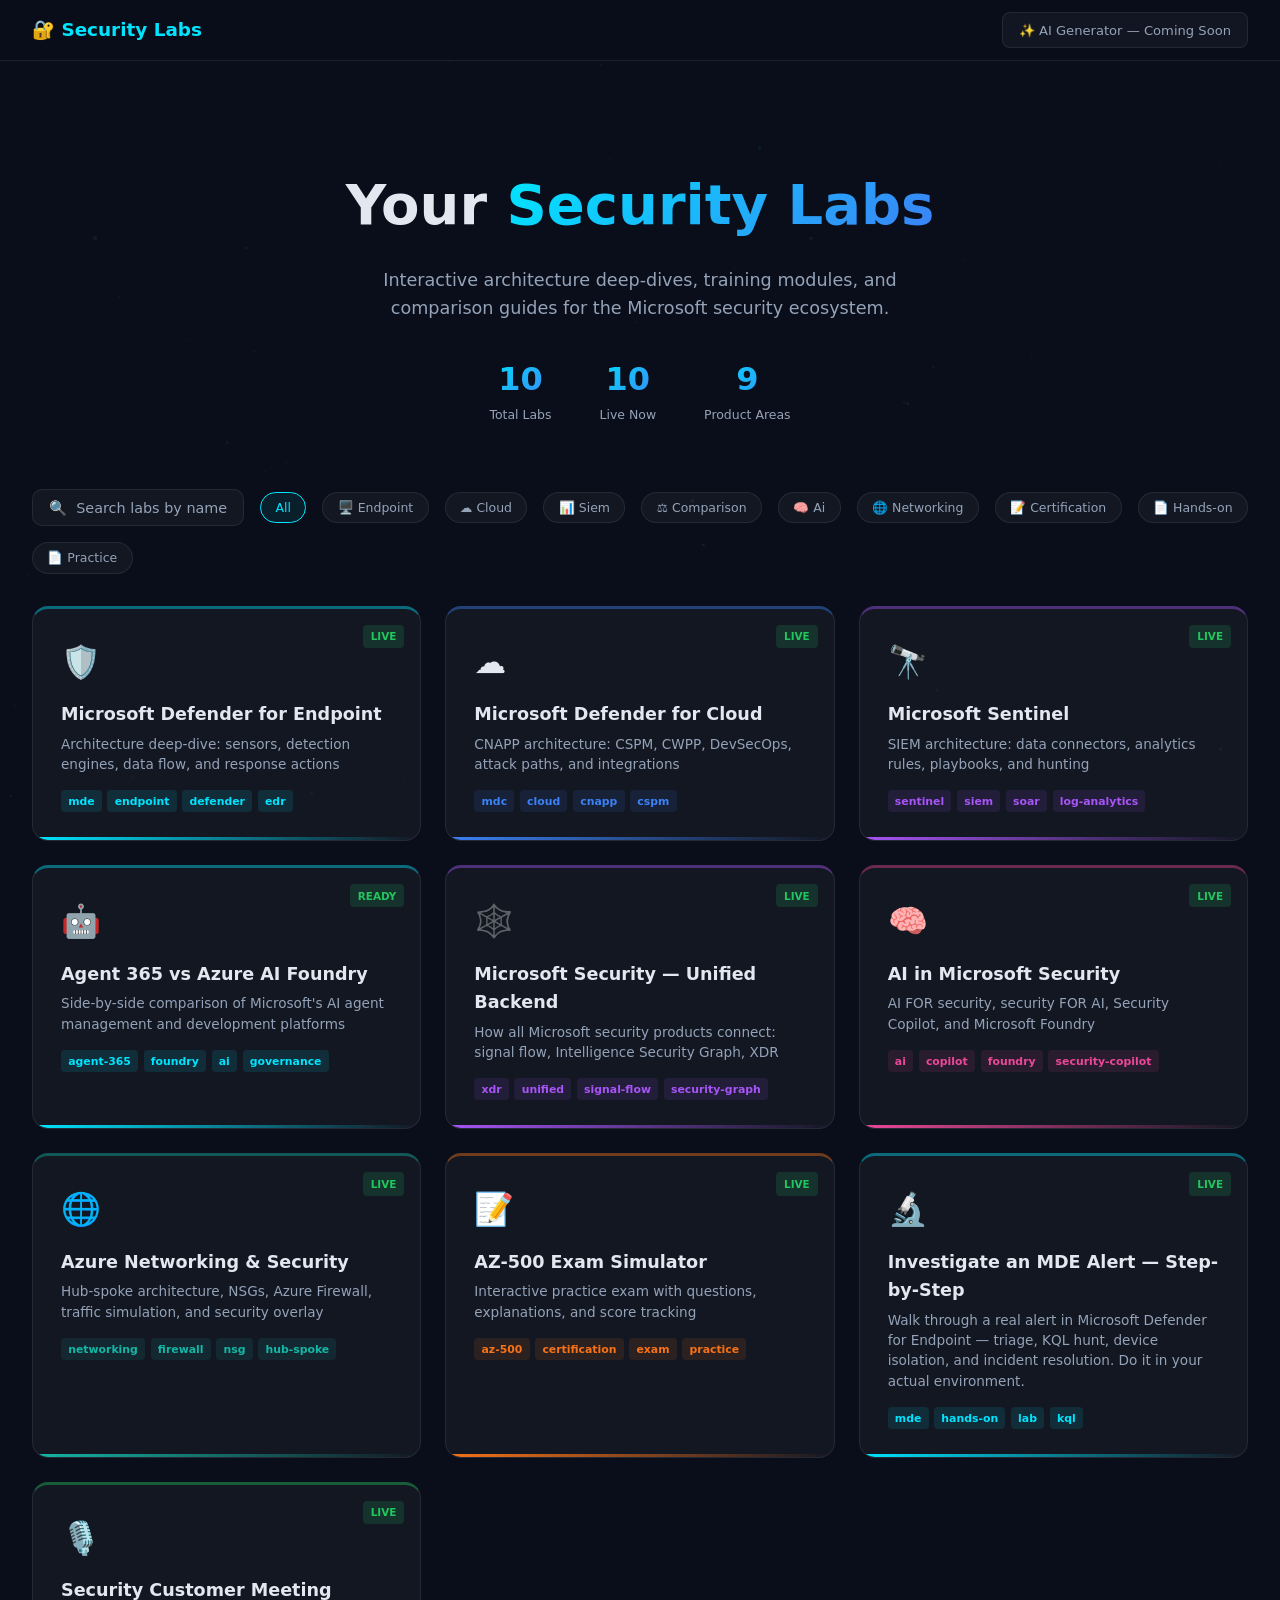
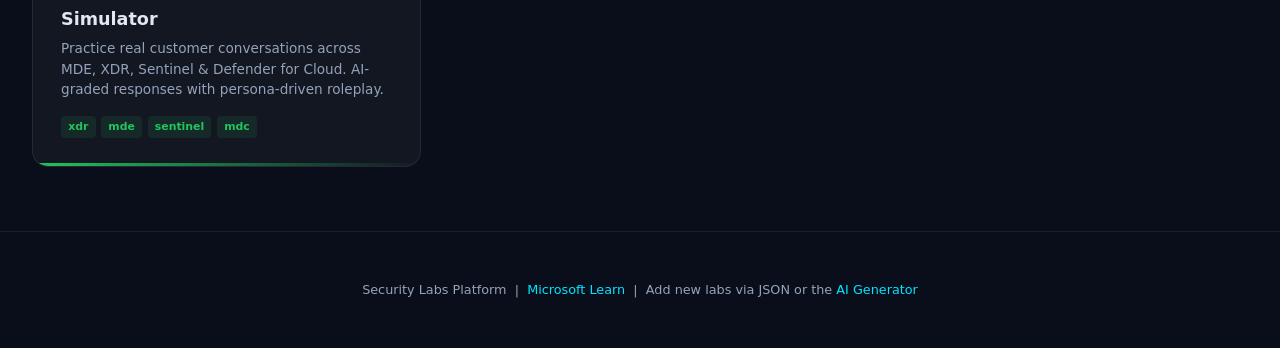
==== index.html @ a8f0d3ee "Add hands-on step-by-step lab + update AI Generator preview - New lab: Investigate an MDE Alert (6 s" ====
<!DOCTYPE html>
<html lang="en">
<head>
<meta charset="UTF-8">
<meta name="viewport" content="width=device-width, initial-scale=1.0">
<title>Security Labs Platform</title>
<style>
*,*::before,*::after{box-sizing:border-box;margin:0;padding:0}
:root{--bg:#0a0e1a;--bg2:#111827;--cyan:#00e5ff;--blue:#3b82f6;--purple:#a855f7;--green:#22c55e;--red:#ef4444;--orange:#f97316;--pink:#ec4899;--teal:#14b8a6;--yellow:#eab308;--text:#e2e8f0;--text-dim:#94a3b8;--glass:rgba(255,255,255,.04);--border:rgba(255,255,255,.08)}
html{scroll-behavior:smooth}
body{background:var(--bg);color:var(--text);font-family:'Segoe UI',system-ui,sans-serif;line-height:1.6;min-height:100vh}
::-webkit-scrollbar{width:6px}::-webkit-scrollbar-track{background:var(--bg)}::-webkit-scrollbar-thumb{background:rgba(0,229,255,.3);border-radius:3px}

/* NAV */
nav{position:fixed;top:0;left:0;right:0;z-index:100;background:rgba(10,14,26,.92);backdrop-filter:blur(20px);border-bottom:1px solid var(--border);padding:0 2rem}
.nav-inner{max-width:1400px;margin:0 auto;display:flex;align-items:center;gap:2rem;height:60px}
.logo{font-size:1.15rem;font-weight:700;color:var(--cyan);display:flex;align-items:center;gap:.5rem}
.nav-right{display:flex;gap:.5rem;margin-left:auto}
.nav-btn{padding:.4rem 1rem;border-radius:8px;border:1px solid var(--border);background:var(--glass);color:var(--text-dim);font-size:.82rem;cursor:pointer;transition:all .2s;font-family:inherit;text-decoration:none}
.nav-btn:hover{border-color:var(--cyan);color:var(--cyan)}

/* HERO */
.hero{padding:10rem 2rem 4rem;text-align:center}
.hero h1{font-size:clamp(2rem,5vw,3.5rem);font-weight:800;margin-bottom:1rem}
.hero h1 .accent{background:linear-gradient(135deg,var(--cyan),var(--blue));-webkit-background-clip:text;-webkit-text-fill-color:transparent}
.hero p{font-size:1.1rem;color:var(--text-dim);max-width:600px;margin:0 auto 2rem}
.hero-stats{display:flex;justify-content:center;gap:3rem;flex-wrap:wrap}
.hero-stat{text-align:center}
.hero-stat .val{font-size:2rem;font-weight:800;background:linear-gradient(135deg,var(--cyan),var(--blue));-webkit-background-clip:text;-webkit-text-fill-color:transparent}
.hero-stat .lbl{font-size:.78rem;color:var(--text-dim)}

/* SEARCH & FILTER */
.toolbar{max-width:1300px;margin:0 auto 2rem;padding:0 2rem;display:flex;gap:1rem;flex-wrap:wrap;align-items:center}
.search-box{flex:1;min-width:200px;padding:.6rem 1rem;border-radius:10px;border:1px solid var(--border);background:var(--glass);color:var(--text);font-size:.9rem;font-family:inherit;outline:none;transition:border-color .2s}
.search-box:focus{border-color:var(--cyan)}
.search-box::placeholder{color:var(--text-dim)}
.filter-btn{padding:.45rem .9rem;border-radius:99px;border:1px solid var(--border);background:var(--glass);color:var(--text-dim);font-size:.78rem;cursor:pointer;transition:all .2s;font-family:inherit}
.filter-btn:hover,.filter-btn.active{border-color:var(--cyan);color:var(--cyan);background:rgba(0,229,255,.08)}

/* LAB CARDS */
.labs-grid{max-width:1300px;margin:0 auto;padding:0 2rem 4rem;display:grid;grid-template-columns:repeat(auto-fill,minmax(320px,1fr));gap:1.5rem}
.lab-card{background:var(--glass);border:1px solid var(--border);border-radius:16px;padding:1.75rem;transition:all .3s;cursor:pointer;position:relative;overflow:hidden;text-decoration:none;color:var(--text);display:block}
.lab-card:hover{transform:translateY(-4px);box-shadow:0 12px 40px rgba(0,229,255,.06)}
.lab-card .lc-icon{font-size:2rem;margin-bottom:.75rem}
.lab-card .lc-title{font-size:1.1rem;font-weight:700;margin-bottom:.35rem}
.lab-card .lc-desc{font-size:.85rem;color:var(--text-dim);margin-bottom:1rem;line-height:1.5}
.lab-card .lc-tags{display:flex;gap:.35rem;flex-wrap:wrap}
.lab-card .lc-tag{padding:.15rem .45rem;border-radius:4px;font-size:.68rem;font-weight:600}
.lab-card .lc-status{position:absolute;top:1rem;right:1rem;padding:.2rem .5rem;border-radius:4px;font-size:.65rem;font-weight:700;text-transform:uppercase}
.lab-card .lc-status.ready{background:rgba(34,197,94,.15);color:var(--green)}
.lab-card .lc-status.migrate{background:rgba(34,197,94,.15);color:var(--green)}
.lab-card .lc-status.draft{background:rgba(148,163,184,.15);color:var(--text-dim)}
.lab-card .lc-border{position:absolute;bottom:0;left:0;right:0;height:3px}

/* EMPTY STATE */
.empty-state{text-align:center;padding:4rem 2rem;color:var(--text-dim)}
.empty-state .emoji{font-size:3rem;margin-bottom:1rem}

/* PARTICLES */
#particles-canvas{position:fixed;top:0;left:0;width:100%;height:100%;pointer-events:none;z-index:0;opacity:.25}

footer{text-align:center;padding:3rem 2rem;border-top:1px solid var(--border);font-size:.8rem;color:var(--text-dim);position:relative;z-index:1}
footer a{color:var(--cyan);text-decoration:none}

/* ANIMATIONS */
@keyframes fadeUp{from{opacity:0;transform:translateY(20px)}to{opacity:1;transform:translateY(0)}}
.lab-card{animation:fadeUp .5s ease forwards;opacity:0}
</style>
</head>
<body>

<canvas id="particles-canvas"></canvas>

<nav>
<div class="nav-inner">
  <div class="logo">🔐 Security Labs</div>
  <div class="nav-right">
    <a href="admin/index.html" class="nav-btn">✨ AI Generator — Coming Soon</a>
  </div>
</div>
</nav>

<div class="hero">
  <h1>Your <span class="accent">Security Labs</span></h1>
  <p>Interactive architecture deep-dives, training modules, and comparison guides for the Microsoft security ecosystem.</p>
  <div class="hero-stats">
    <div class="hero-stat"><div class="val" id="stat-total">—</div><div class="lbl">Total Labs</div></div>
    <div class="hero-stat"><div class="val" id="stat-ready">—</div><div class="lbl">Live Now</div></div>
    <div class="hero-stat"><div class="val" id="stat-categories">—</div><div class="lbl">Product Areas</div></div>
  </div>
</div>

<div class="toolbar" id="toolbar">
  <input type="text" class="search-box" id="search" placeholder="🔍  Search labs by name, tag, or description...">
</div>

<div class="labs-grid" id="labs-grid"></div>

<div class="empty-state" id="empty-state" style="display:none">
  <div class="emoji">🔍</div>
  <p>No labs match your search. Try a different keyword.</p>
</div>

<footer>
  <p>Security Labs Platform &nbsp;|&nbsp; <a href="https://learn.microsoft.com" target="_blank">Microsoft Learn</a> &nbsp;|&nbsp; Add new labs via JSON or the <a href="admin/index.html">AI Generator</a></p>
</footer>

<script>
const categoryColors = {
  endpoint: '#00e5ff', cloud: '#3b82f6', identity: '#eab308',
  siem: '#a855f7', ai: '#ec4899', networking: '#14b8a6',
  comparison: '#00e5ff', certification: '#f97316', practice: '#22c55e',
  'hands-on': '#00e5ff'
};
const categoryIcons = {
  endpoint: '🖥️', cloud: '☁️', identity: '🔑', siem: '📊',
  ai: '🧠', networking: '🌐', comparison: '⚖️', certification: '📝'
};

let allLabs = [];

async function init() {
  try {
    const resp = await fetch('manifest.json');
    const data = await resp.json();
    allLabs = data.labs || [];
  } catch(e) {
    console.error('Failed to load manifest:', e);
    allLabs = [];
  }

  // Stats — total, live (migrate + ready), product areas
  document.getElementById('stat-total').textContent = allLabs.length;
  document.getElementById('stat-ready').textContent = allLabs.filter(l => l.status === 'ready' || l.status === 'migrate').length;
  const cats = new Set(allLabs.map(l => l.category));
  document.getElementById('stat-categories').textContent = cats.size;

  // Filter buttons
  const toolbar = document.getElementById('toolbar');
  const allBtn = document.createElement('button');
  allBtn.className = 'filter-btn active';
  allBtn.textContent = 'All';
  allBtn.dataset.cat = 'all';
  toolbar.appendChild(allBtn);

  cats.forEach(cat => {
    const btn = document.createElement('button');
    btn.className = 'filter-btn';
    btn.textContent = `${categoryIcons[cat] || '📄'} ${cat.charAt(0).toUpperCase() + cat.slice(1)}`;
    btn.dataset.cat = cat;
    toolbar.appendChild(btn);
  });

  // Events
  toolbar.querySelectorAll('.filter-btn').forEach(btn => {
    btn.addEventListener('click', () => {
      toolbar.querySelectorAll('.filter-btn').forEach(b => b.classList.remove('active'));
      btn.classList.add('active');
      renderLabs(btn.dataset.cat, document.getElementById('search').value);
    });
  });

  document.getElementById('search').addEventListener('input', e => {
    const activeCat = toolbar.querySelector('.filter-btn.active')?.dataset.cat || 'all';
    renderLabs(activeCat, e.target.value);
  });

  renderLabs('all', '');
}

function renderLabs(category, search) {
  const grid = document.getElementById('labs-grid');
  const empty = document.getElementById('empty-state');
  const query = search.toLowerCase().trim();

  let filtered = allLabs;
  if (category !== 'all') filtered = filtered.filter(l => l.category === category);
  if (query) filtered = filtered.filter(l =>
    l.title.toLowerCase().includes(query) ||
    l.description.toLowerCase().includes(query) ||
    (l.tags || []).some(t => t.includes(query))
  );

  if (filtered.length === 0) {
    grid.innerHTML = '';
    empty.style.display = 'block';
    return;
  }

  empty.style.display = 'none';
  grid.innerHTML = filtered.map((lab, i) => {
    const color = lab.color || categoryColors[lab.category] || '#00e5ff';
    const statusClass = lab.status || 'draft';
    const statusLabel = { ready: 'Ready', migrate: 'Live', draft: 'Coming Soon' }[statusClass] || statusClass;

    // Determine link — ready labs go to template engine, migrate labs go to original HTML
    let href;
    if (statusClass === 'ready') {
      href = `engine/template.html?lab=${lab.id}`;
    } else {
      // Link to original standalone HTML if it exists
      const folderMap = {
        mde: 'labs/mde/index.html',
        mdc: 'labs/mdc/index.html',
        sentinel: 'labs/sentinel/index.html',
        'unified-security': 'labs/unified-security/index.html',
        'ai-security': 'labs/ai-security/index.html',
        'az500-simulator': 'labs/az500-simulator/index.html',
        'azure-networking': 'labs/azure-networking/index.html',
        'meeting-sim': 'labs/meeting-sim/index.html'
      };
      href = folderMap[lab.id] || '#';
    }

    const tagsHtml = (lab.tags || []).slice(0, 4).map(t =>
      `<span class="lc-tag" style="background:${hexToRgba(color, 0.1)};color:${color}">${t}</span>`
    ).join('');

    return `
    <a href="${href}" class="lab-card" style="animation-delay:${i * 0.08}s;border-top:3px solid ${hexToRgba(color, 0.4)}">
      <div class="lc-status ${statusClass}">${statusLabel}</div>
      <div class="lc-icon">${lab.icon || '📄'}</div>
      <div class="lc-title">${lab.title}</div>
      <div class="lc-desc">${lab.description}</div>
      <div class="lc-tags">${tagsHtml}</div>
      <div class="lc-border" style="background:linear-gradient(90deg,${color},transparent)"></div>
    </a>`;
  }).join('');
}

function hexToRgba(hex, alpha) {
  hex = hex.replace('#', '');
  if (hex.length === 3) hex = hex.split('').map(c => c + c).join('');
  const r = parseInt(hex.substring(0, 2), 16);
  const g = parseInt(hex.substring(2, 4), 16);
  const b = parseInt(hex.substring(4, 6), 16);
  return `rgba(${r},${g},${b},${alpha})`;
}

// Particles
const canvas = document.getElementById('particles-canvas');
const ctx = canvas.getContext('2d');
let particles = [];
function resize() { canvas.width = window.innerWidth; canvas.height = window.innerHeight; }
window.addEventListener('resize', resize); resize();
class P {
  constructor() { this.reset(); }
  reset() {
    this.x = Math.random() * canvas.width; this.y = Math.random() * canvas.height;
    this.vx = (Math.random() - .5) * .3; this.vy = (Math.random() - .5) * .3;
    this.size = Math.random() * 1.5 + .5;
    this.color = ['#00e5ff', '#3b82f6', '#a855f7', '#22c55e'][Math.floor(Math.random() * 4)];
    this.alpha = Math.random() * .4 + .1;
  }
  update() { this.x += this.vx; this.y += this.vy; if (this.x < 0 || this.x > canvas.width) this.vx *= -1; if (this.y < 0 || this.y > canvas.height) this.vy *= -1; }
  draw() { ctx.beginPath(); ctx.arc(this.x, this.y, this.size, 0, Math.PI * 2); ctx.fillStyle = hexToRgba(this.color, this.alpha); ctx.fill(); }
}
for (let i = 0; i < 50; i++) particles.push(new P());
(function animate() {
  ctx.clearRect(0, 0, canvas.width, canvas.height);
  particles.forEach(p => { p.update(); p.draw(); });
  for (let i = 0; i < particles.length; i++) for (let j = i + 1; j < particles.length; j++) {
    const dx = particles[i].x - particles[j].x, dy = particles[i].y - particles[j].y;
    const dist = Math.sqrt(dx * dx + dy * dy);
    if (dist < 100) { ctx.beginPath(); ctx.moveTo(particles[i].x, particles[i].y); ctx.lineTo(particles[j].x, particles[j].y); ctx.strokeStyle = hexToRgba('#00e5ff', (1 - dist / 100) * .06); ctx.stroke(); }
  }
  requestAnimationFrame(animate);
})();

init();
</script>
</body>
</html>
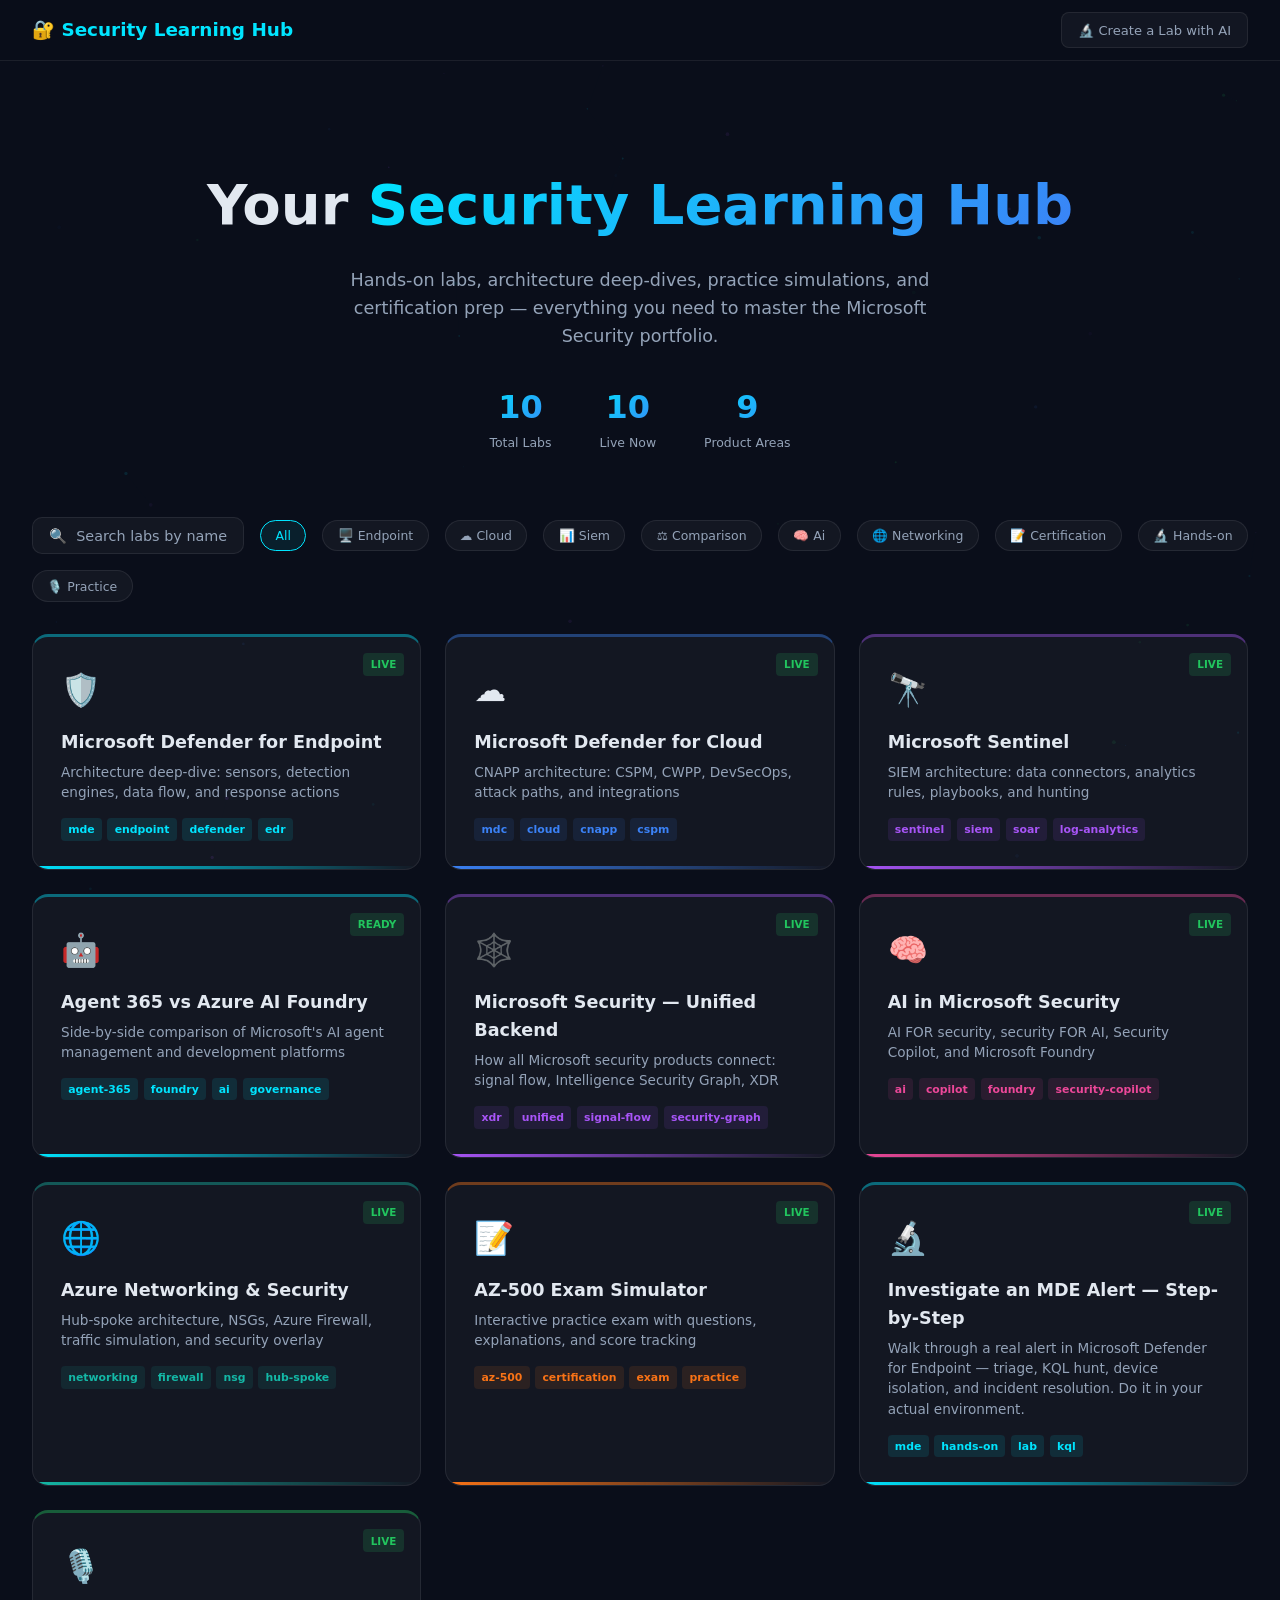
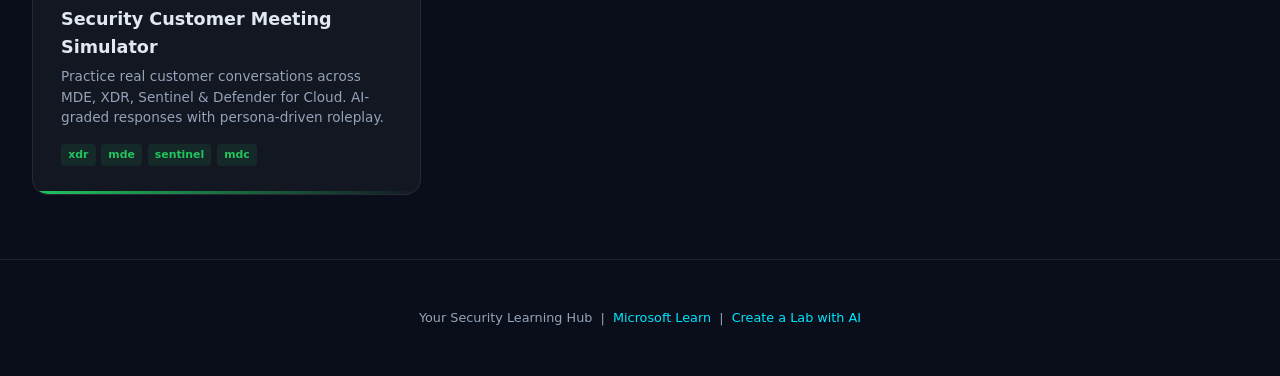
==== commit 05d96b11: "Rebrand to 'Your Security Learning Hub' + fix Hands On filter - Rename portal title, logo, hero, foo" ====
--- a/index.html
+++ b/index.html
@@ -3,7 +3,7 @@
 <head>
 <meta charset="UTF-8">
 <meta name="viewport" content="width=device-width, initial-scale=1.0">
-<title>Security Labs Platform</title>
+<title>Your Security Learning Hub</title>
 <style>
 *,*::before,*::after{box-sizing:border-box;margin:0;padding:0}
 :root{--bg:#0a0e1a;--bg2:#111827;--cyan:#00e5ff;--blue:#3b82f6;--purple:#a855f7;--green:#22c55e;--red:#ef4444;--orange:#f97316;--pink:#ec4899;--teal:#14b8a6;--yellow:#eab308;--text:#e2e8f0;--text-dim:#94a3b8;--glass:rgba(255,255,255,.04);--border:rgba(255,255,255,.08)}
@@ -73,16 +73,16 @@
 
 <nav>
 <div class="nav-inner">
-  <div class="logo">🔐 Security Labs</div>
+  <div class="logo">🔐 Security Learning Hub</div>
   <div class="nav-right">
-    <a href="admin/index.html" class="nav-btn">✨ AI Generator — Coming Soon</a>
+    <a href="admin/index.html" class="nav-btn">🔬 Create a Lab with AI</a>
   </div>
 </div>
 </nav>
 
 <div class="hero">
-  <h1>Your <span class="accent">Security Labs</span></h1>
-  <p>Interactive architecture deep-dives, training modules, and comparison guides for the Microsoft security ecosystem.</p>
+  <h1>Your <span class="accent">Security Learning Hub</span></h1>
+  <p>Hands-on labs, architecture deep-dives, practice simulations, and certification prep — everything you need to master the Microsoft Security portfolio.</p>
   <div class="hero-stats">
     <div class="hero-stat"><div class="val" id="stat-total">—</div><div class="lbl">Total Labs</div></div>
     <div class="hero-stat"><div class="val" id="stat-ready">—</div><div class="lbl">Live Now</div></div>
@@ -102,7 +102,7 @@
 </div>
 
 <footer>
-  <p>Security Labs Platform &nbsp;|&nbsp; <a href="https://learn.microsoft.com" target="_blank">Microsoft Learn</a> &nbsp;|&nbsp; Add new labs via JSON or the <a href="admin/index.html">AI Generator</a></p>
+  <p>Your Security Learning Hub &nbsp;|&nbsp; <a href="https://learn.microsoft.com" target="_blank">Microsoft Learn</a> &nbsp;|&nbsp; <a href="admin/index.html">Create a Lab with AI</a></p>
 </footer>
 
 <script>
@@ -114,7 +114,8 @@
 };
 const categoryIcons = {
   endpoint: '🖥️', cloud: '☁️', identity: '🔑', siem: '📊',
-  ai: '🧠', networking: '🌐', comparison: '⚖️', certification: '📝'
+  ai: '🧠', networking: '🌐', comparison: '⚖️', certification: '📝',
+  practice: '🎙️', 'hands-on': '🔬'
 };
 
 let allLabs = [];
@@ -207,7 +208,8 @@
         'ai-security': 'labs/ai-security/index.html',
         'az500-simulator': 'labs/az500-simulator/index.html',
         'azure-networking': 'labs/azure-networking/index.html',
-        'meeting-sim': 'labs/meeting-sim/index.html'
+        'meeting-sim': 'labs/meeting-sim/index.html',
+        'lab-mde-investigate': 'labs/lab-mde-investigate/index.html'
       };
       href = folderMap[lab.id] || '#';
     }
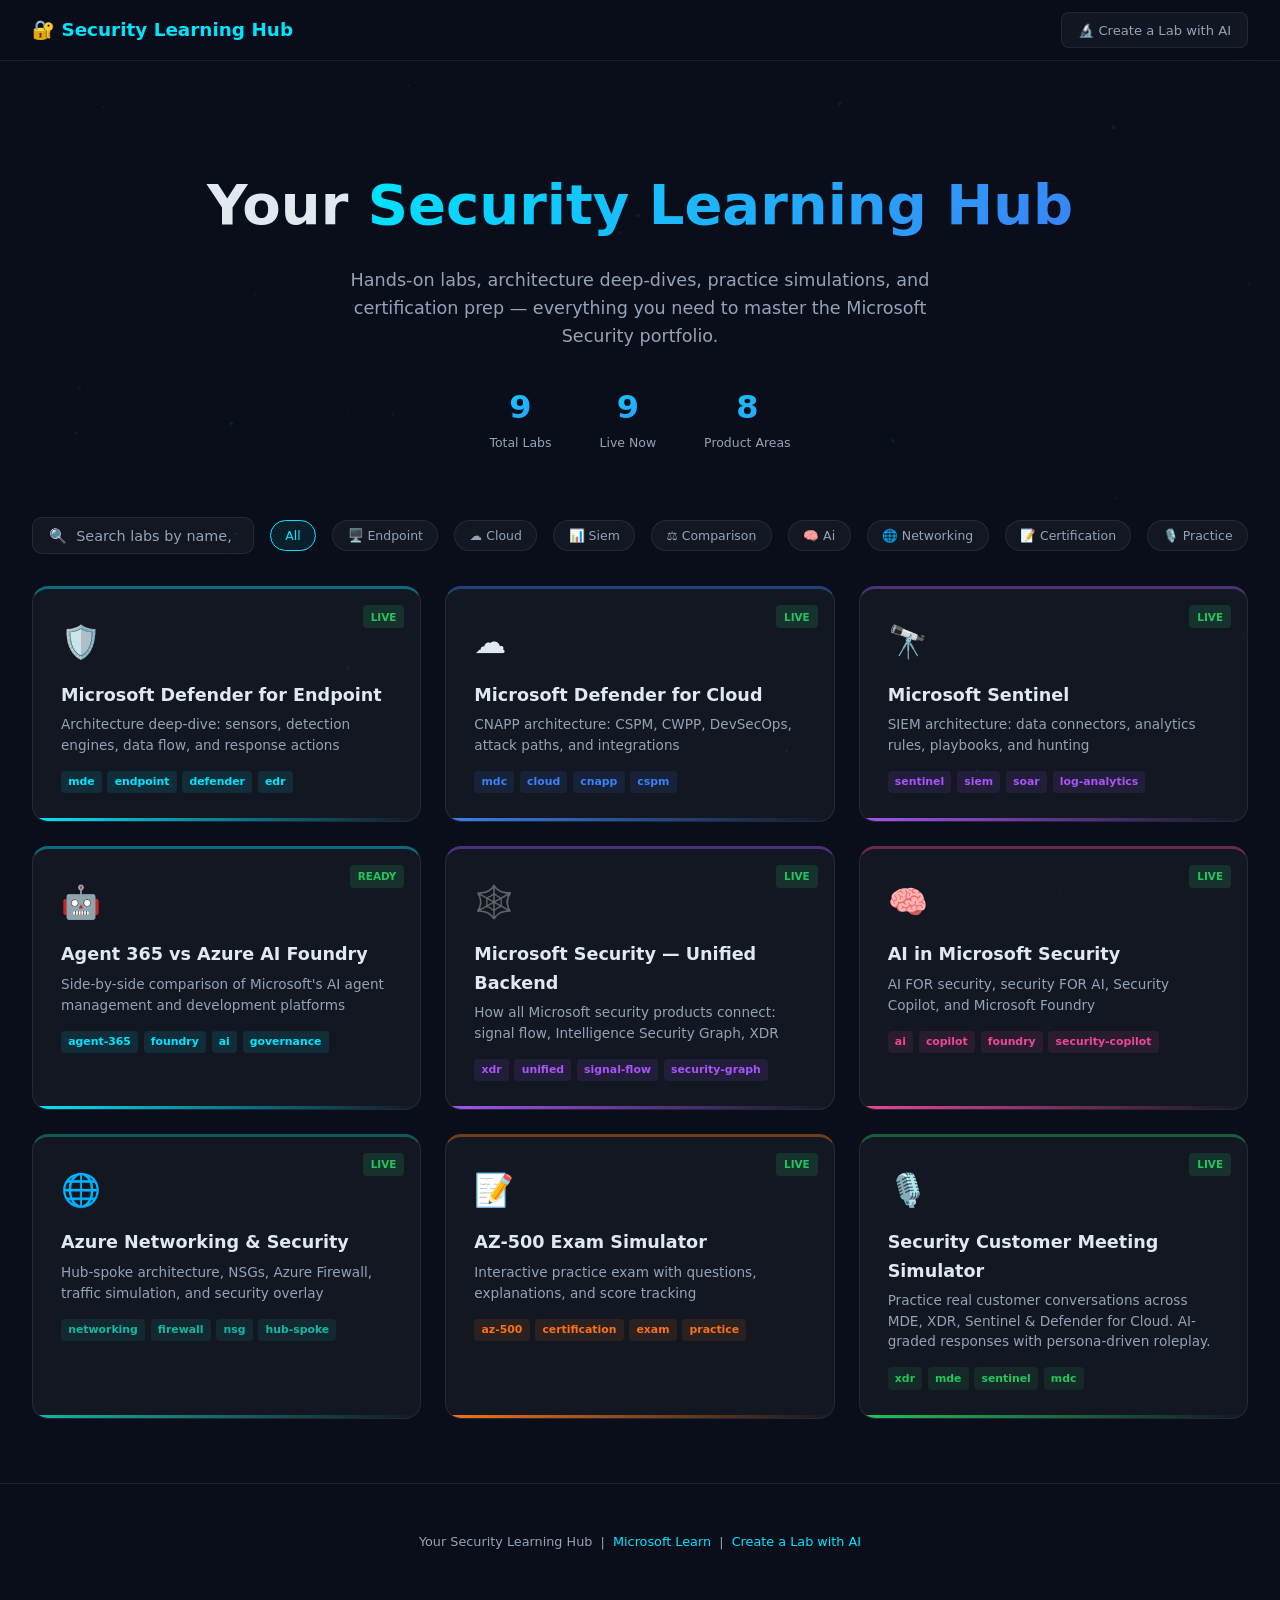
==== commit cbc82a76: "Move MDE example lab under AI Generator page - Remove lab-mde-investigate from portal manifest - Add" ====
--- a/index.html
+++ b/index.html
@@ -208,8 +208,7 @@
         'ai-security': 'labs/ai-security/index.html',
         'az500-simulator': 'labs/az500-simulator/index.html',
         'azure-networking': 'labs/azure-networking/index.html',
-        'meeting-sim': 'labs/meeting-sim/index.html',
-        'lab-mde-investigate': 'labs/lab-mde-investigate/index.html'
+        'meeting-sim': 'labs/meeting-sim/index.html'
       };
       href = folderMap[lab.id] || '#';
     }
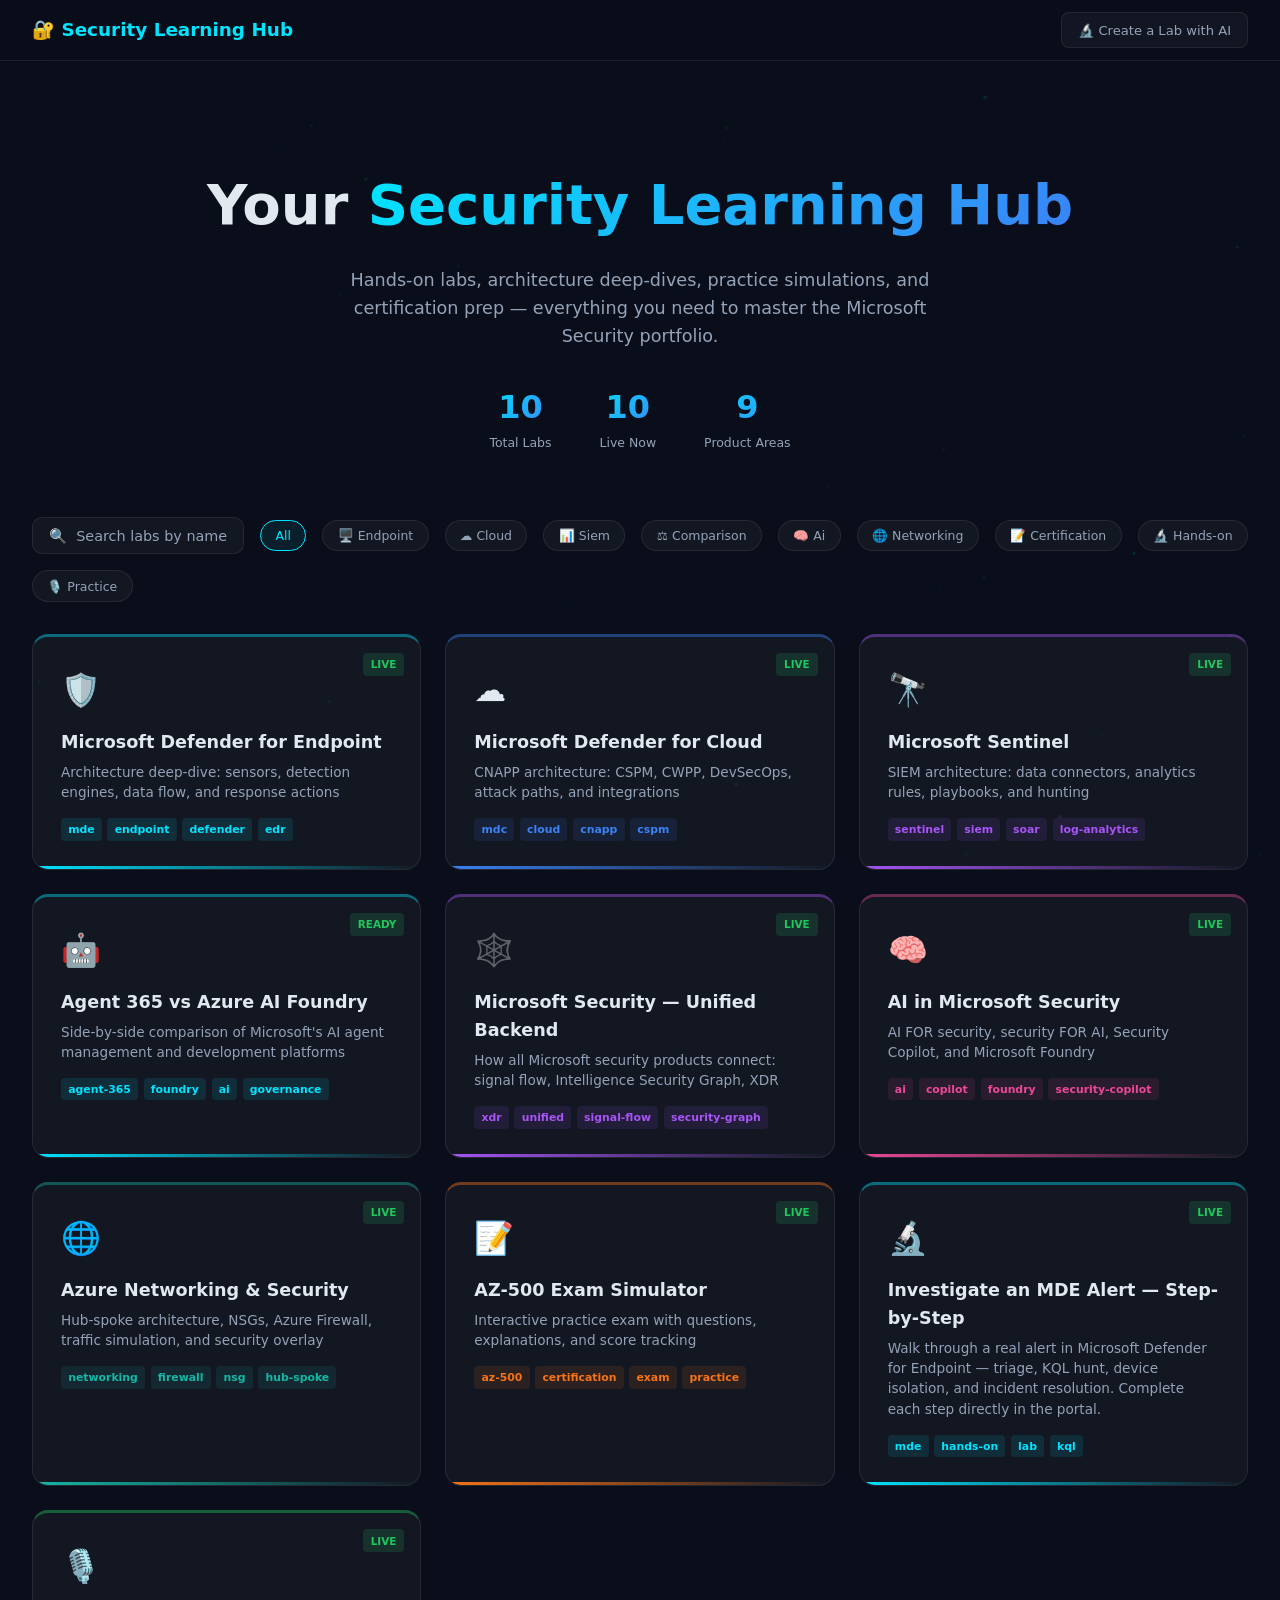
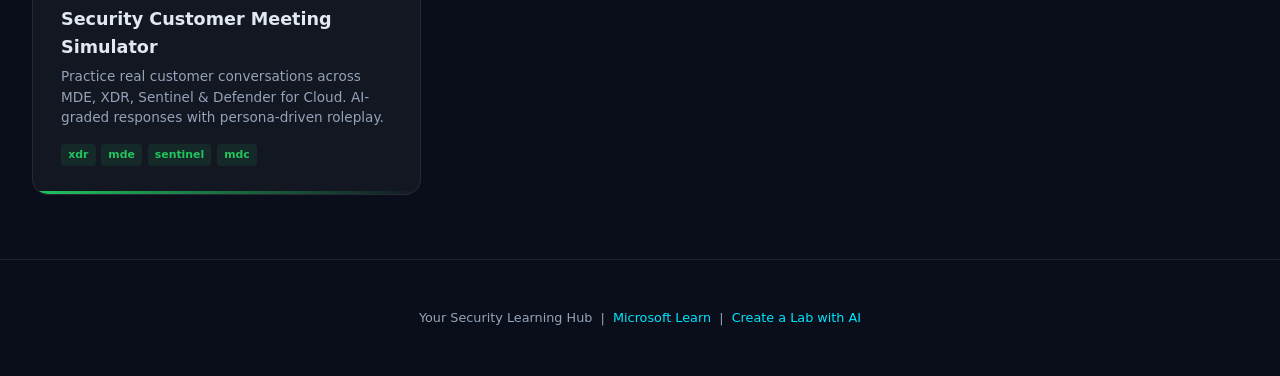
==== commit 15cf3a2f: "Restore MDE step-by-step lab to portal Co-authored-by: Copilot <223556219+Copilot@users.noreply.gith" ====
--- a/index.html
+++ b/index.html
@@ -208,7 +208,8 @@
         'ai-security': 'labs/ai-security/index.html',
         'az500-simulator': 'labs/az500-simulator/index.html',
         'azure-networking': 'labs/azure-networking/index.html',
-        'meeting-sim': 'labs/meeting-sim/index.html'
+        'meeting-sim': 'labs/meeting-sim/index.html',
+        'lab-mde-investigate': 'labs/lab-mde-investigate/index.html'
       };
       href = folderMap[lab.id] || '#';
     }
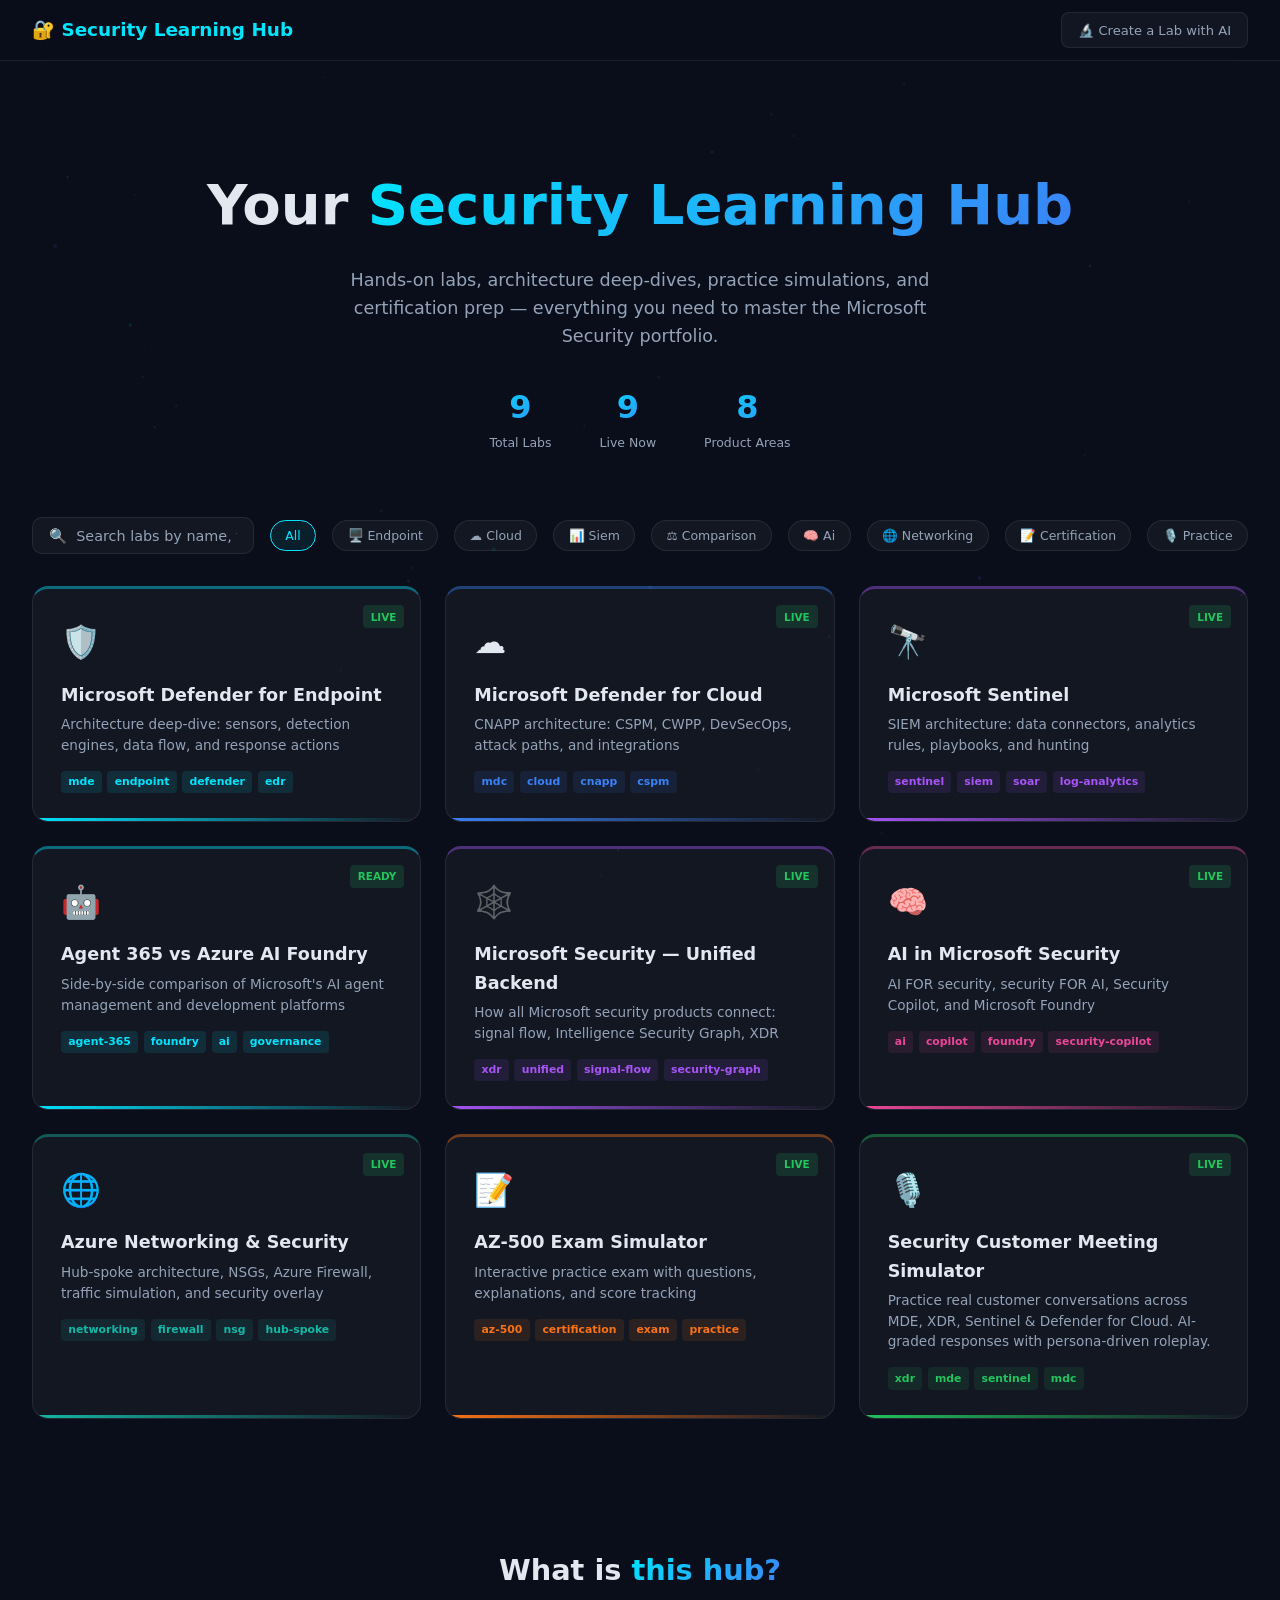
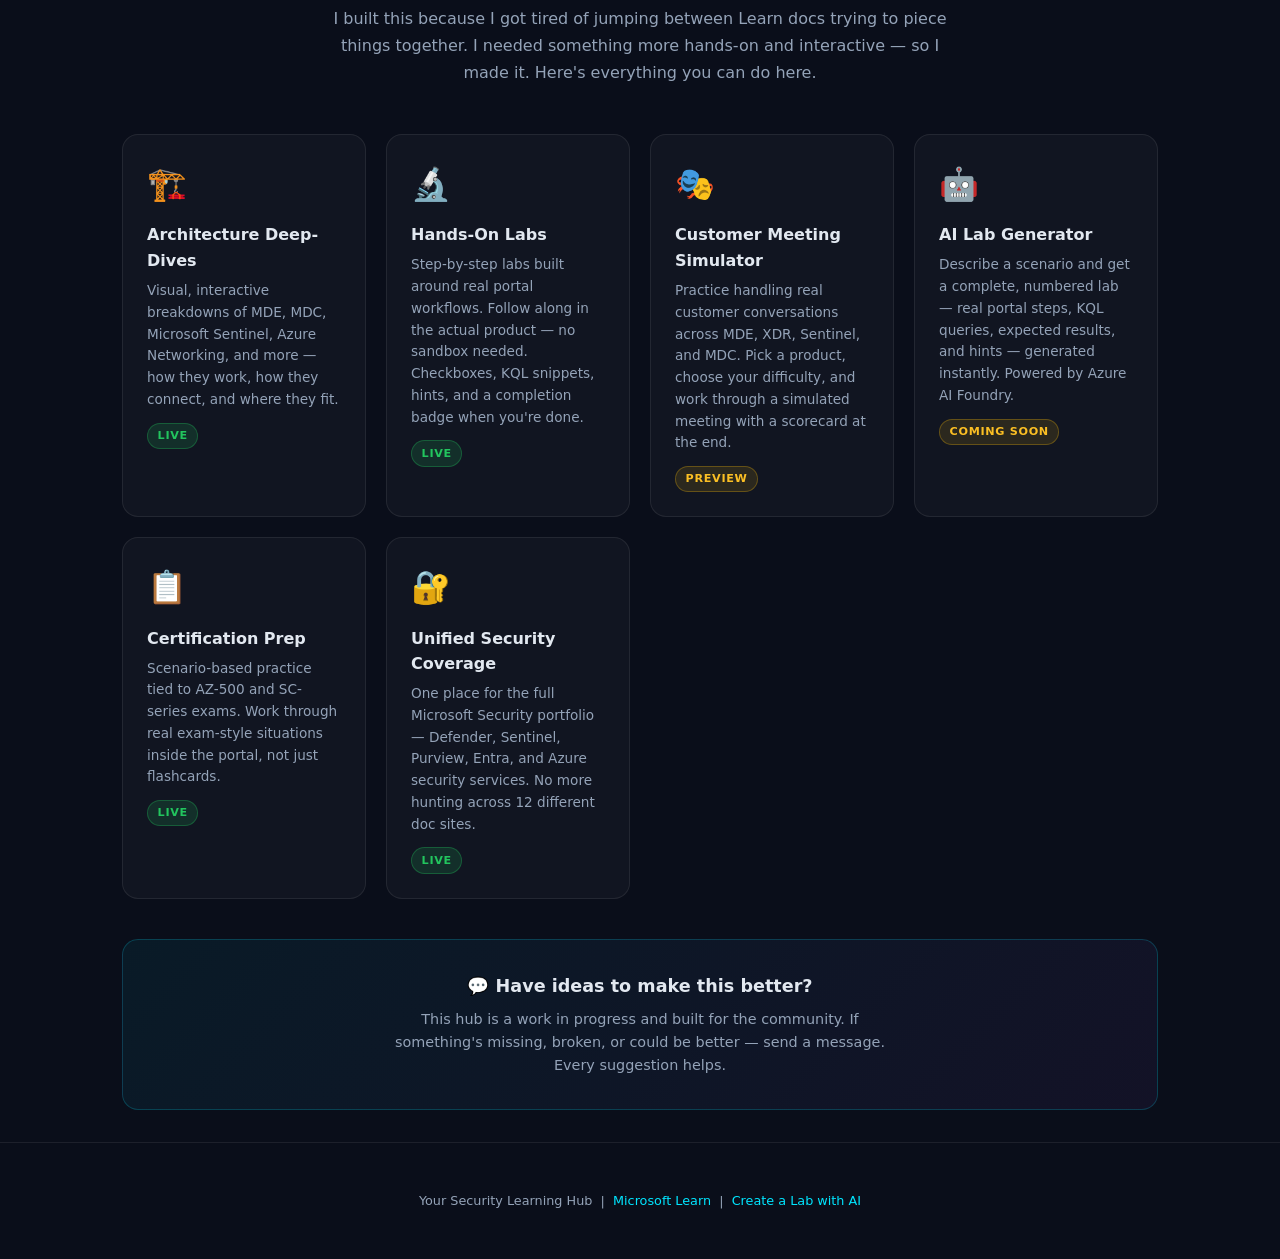
==== commit 922c3fff: "Add About section explaining all hub features" ====
--- a/index.html
+++ b/index.html
@@ -29,7 +29,24 @@
 .hero-stat .val{font-size:2rem;font-weight:800;background:linear-gradient(135deg,var(--cyan),var(--blue));-webkit-background-clip:text;-webkit-text-fill-color:transparent}
 .hero-stat .lbl{font-size:.78rem;color:var(--text-dim)}
 
-/* SEARCH & FILTER */
+/* ABOUT SECTION */
+.about{max-width:1100px;margin:0 auto;padding:4rem 2rem 2rem}
+.about-header{text-align:center;margin-bottom:3rem}
+.about-header h2{font-size:1.8rem;font-weight:800;margin-bottom:.75rem}
+.about-header h2 .accent{background:linear-gradient(135deg,var(--cyan),var(--blue));-webkit-background-clip:text;-webkit-text-fill-color:transparent}
+.about-header p{color:var(--text-dim);max-width:620px;margin:0 auto;font-size:1rem;line-height:1.7}
+.about-grid{display:grid;grid-template-columns:repeat(auto-fit,minmax(240px,1fr));gap:1.25rem;margin-bottom:2.5rem}
+.about-card{background:rgba(255,255,255,.03);border:1px solid var(--border);border-radius:16px;padding:1.5rem;transition:border-color .2s}
+.about-card:hover{border-color:rgba(0,229,255,.3)}
+.about-card .ac-icon{font-size:2rem;margin-bottom:.75rem}
+.about-card h3{font-size:1rem;font-weight:700;margin-bottom:.4rem}
+.about-card p{font-size:.85rem;color:var(--text-dim);line-height:1.6}
+.about-card .ac-tag{display:inline-block;margin-top:.75rem;font-size:.7rem;font-weight:700;letter-spacing:.06em;text-transform:uppercase;padding:.2rem .6rem;border-radius:20px}
+.about-card .ac-tag.live{background:rgba(34,197,94,.15);color:#22c55e;border:1px solid rgba(34,197,94,.3)}
+.about-card .ac-tag.soon{background:rgba(234,179,8,.12);color:#fbbf24;border:1px solid rgba(234,179,8,.3)}
+.about-feedback{background:linear-gradient(135deg,rgba(0,229,255,.06),rgba(168,85,247,.06));border:1px solid rgba(0,229,255,.2);border-radius:16px;padding:2rem;text-align:center}
+.about-feedback h3{font-size:1.1rem;font-weight:700;margin-bottom:.5rem}
+.about-feedback p{color:var(--text-dim);font-size:.9rem;max-width:520px;margin:0 auto}
 .toolbar{max-width:1300px;margin:0 auto 2rem;padding:0 2rem;display:flex;gap:1rem;flex-wrap:wrap;align-items:center}
 .search-box{flex:1;min-width:200px;padding:.6rem 1rem;border-radius:10px;border:1px solid var(--border);background:var(--glass);color:var(--text);font-size:.9rem;font-family:inherit;outline:none;transition:border-color .2s}
 .search-box:focus{border-color:var(--cyan)}
@@ -100,6 +117,55 @@
   <div class="emoji">🔍</div>
   <p>No labs match your search. Try a different keyword.</p>
 </div>
+
+<section class="about">
+  <div class="about-header">
+    <h2>What is <span class="accent">this hub?</span></h2>
+    <p>I built this because I got tired of jumping between Learn docs trying to piece things together. I needed something more hands-on and interactive — so I made it. Here's everything you can do here.</p>
+  </div>
+  <div class="about-grid">
+    <div class="about-card">
+      <div class="ac-icon">🏗️</div>
+      <h3>Architecture Deep-Dives</h3>
+      <p>Visual, interactive breakdowns of MDE, MDC, Microsoft Sentinel, Azure Networking, and more — how they work, how they connect, and where they fit.</p>
+      <span class="ac-tag live">Live</span>
+    </div>
+    <div class="about-card">
+      <div class="ac-icon">🔬</div>
+      <h3>Hands-On Labs</h3>
+      <p>Step-by-step labs built around real portal workflows. Follow along in the actual product — no sandbox needed. Checkboxes, KQL snippets, hints, and a completion badge when you're done.</p>
+      <span class="ac-tag live">Live</span>
+    </div>
+    <div class="about-card">
+      <div class="ac-icon">🎭</div>
+      <h3>Customer Meeting Simulator</h3>
+      <p>Practice handling real customer conversations across MDE, XDR, Sentinel, and MDC. Pick a product, choose your difficulty, and work through a simulated meeting with a scorecard at the end.</p>
+      <span class="ac-tag soon">Preview</span>
+    </div>
+    <div class="about-card">
+      <div class="ac-icon">🤖</div>
+      <h3>AI Lab Generator</h3>
+      <p>Describe a scenario and get a complete, numbered lab — real portal steps, KQL queries, expected results, and hints — generated instantly. Powered by Azure AI Foundry.</p>
+      <span class="ac-tag soon">Coming Soon</span>
+    </div>
+    <div class="about-card">
+      <div class="ac-icon">📋</div>
+      <h3>Certification Prep</h3>
+      <p>Scenario-based practice tied to AZ-500 and SC-series exams. Work through real exam-style situations inside the portal, not just flashcards.</p>
+      <span class="ac-tag live">Live</span>
+    </div>
+    <div class="about-card">
+      <div class="ac-icon">🔐</div>
+      <h3>Unified Security Coverage</h3>
+      <p>One place for the full Microsoft Security portfolio — Defender, Sentinel, Purview, Entra, and Azure security services. No more hunting across 12 different doc sites.</p>
+      <span class="ac-tag live">Live</span>
+    </div>
+  </div>
+  <div class="about-feedback">
+    <h3>💬 Have ideas to make this better?</h3>
+    <p>This hub is a work in progress and built for the community. If something's missing, broken, or could be better — send a message. Every suggestion helps.</p>
+  </div>
+</section>
 
 <footer>
   <p>Your Security Learning Hub &nbsp;|&nbsp; <a href="https://learn.microsoft.com" target="_blank">Microsoft Learn</a> &nbsp;|&nbsp; <a href="admin/index.html">Create a Lab with AI</a></p>
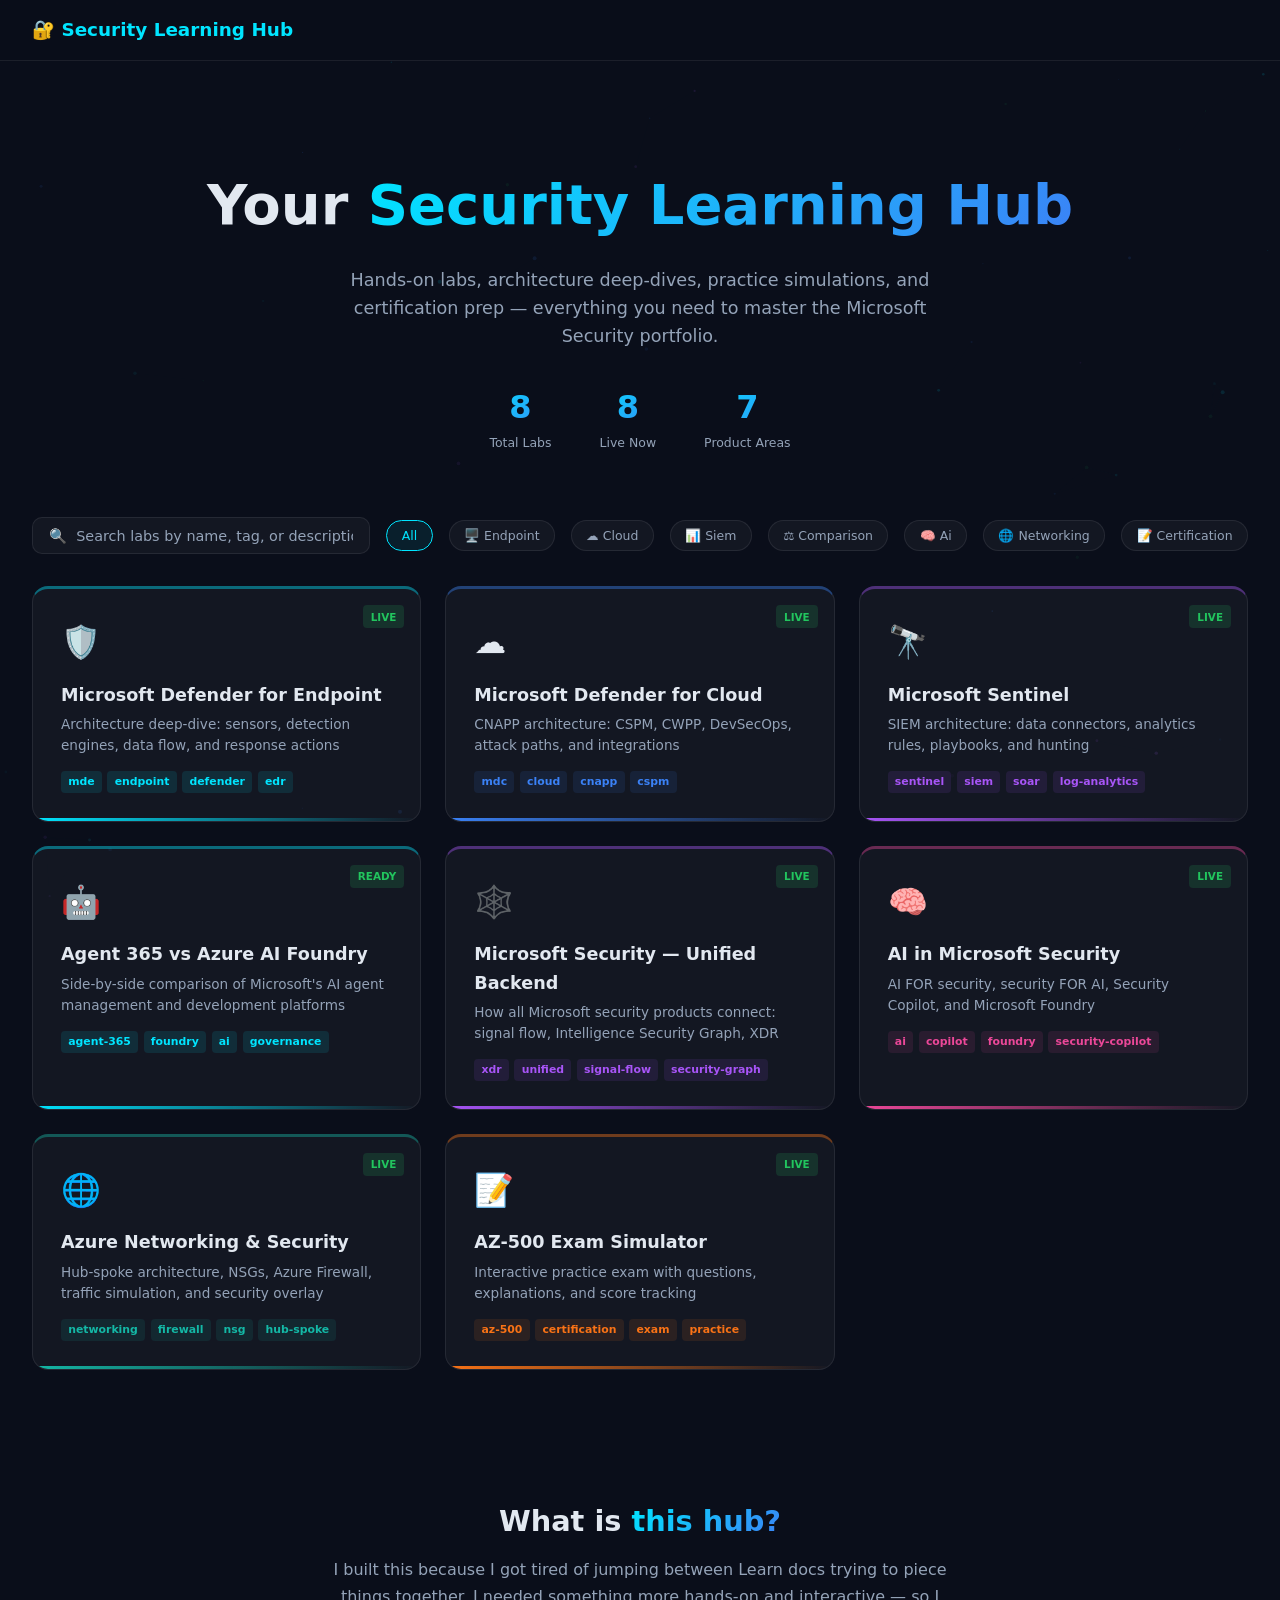
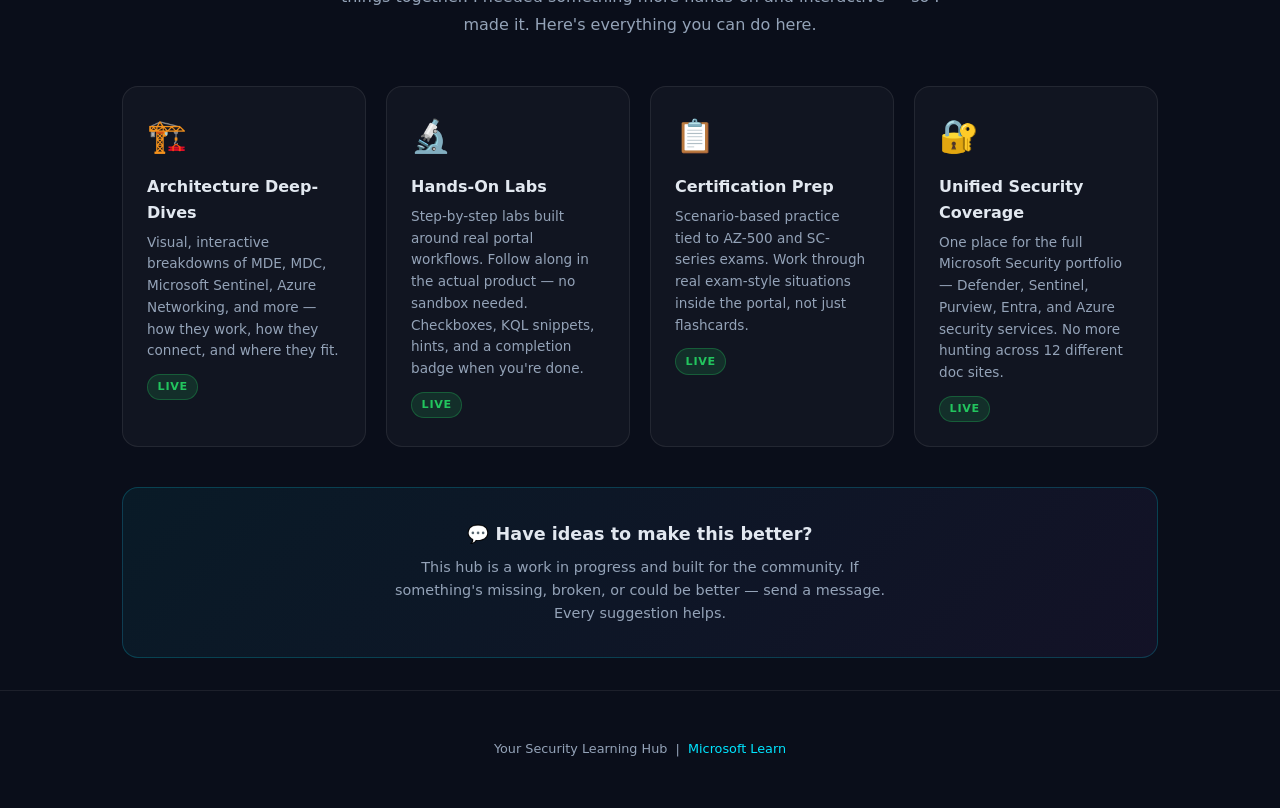
==== commit e17ab636: "Remove non-working features and de-sales copy for customer-facing hub - Remove AI Lab Generator (Cre" ====
--- a/index.html
+++ b/index.html
@@ -91,9 +91,6 @@
 <nav>
 <div class="nav-inner">
   <div class="logo">🔐 Security Learning Hub</div>
-  <div class="nav-right">
-    <a href="admin/index.html" class="nav-btn">🔬 Create a Lab with AI</a>
-  </div>
 </div>
 </nav>
 
@@ -137,18 +134,6 @@
       <span class="ac-tag live">Live</span>
     </div>
     <div class="about-card">
-      <div class="ac-icon">🎭</div>
-      <h3>Customer Meeting Simulator</h3>
-      <p>Practice handling real customer conversations across MDE, XDR, Sentinel, and MDC. Pick a product, choose your difficulty, and work through a simulated meeting with a scorecard at the end.</p>
-      <span class="ac-tag soon">Preview</span>
-    </div>
-    <div class="about-card">
-      <div class="ac-icon">🤖</div>
-      <h3>AI Lab Generator</h3>
-      <p>Describe a scenario and get a complete, numbered lab — real portal steps, KQL queries, expected results, and hints — generated instantly. Powered by Azure AI Foundry.</p>
-      <span class="ac-tag soon">Coming Soon</span>
-    </div>
-    <div class="about-card">
       <div class="ac-icon">📋</div>
       <h3>Certification Prep</h3>
       <p>Scenario-based practice tied to AZ-500 and SC-series exams. Work through real exam-style situations inside the portal, not just flashcards.</p>
@@ -168,7 +153,7 @@
 </section>
 
 <footer>
-  <p>Your Security Learning Hub &nbsp;|&nbsp; <a href="https://learn.microsoft.com" target="_blank">Microsoft Learn</a> &nbsp;|&nbsp; <a href="admin/index.html">Create a Lab with AI</a></p>
+  <p>Your Security Learning Hub &nbsp;|&nbsp; <a href="https://learn.microsoft.com" target="_blank">Microsoft Learn</a></p>
 </footer>
 
 <script>
@@ -274,7 +259,6 @@
         'ai-security': 'labs/ai-security/index.html',
         'az500-simulator': 'labs/az500-simulator/index.html',
         'azure-networking': 'labs/azure-networking/index.html',
-        'meeting-sim': 'labs/meeting-sim/index.html',
         'lab-mde-investigate': 'labs/lab-mde-investigate/index.html'
       };
       href = folderMap[lab.id] || '#';
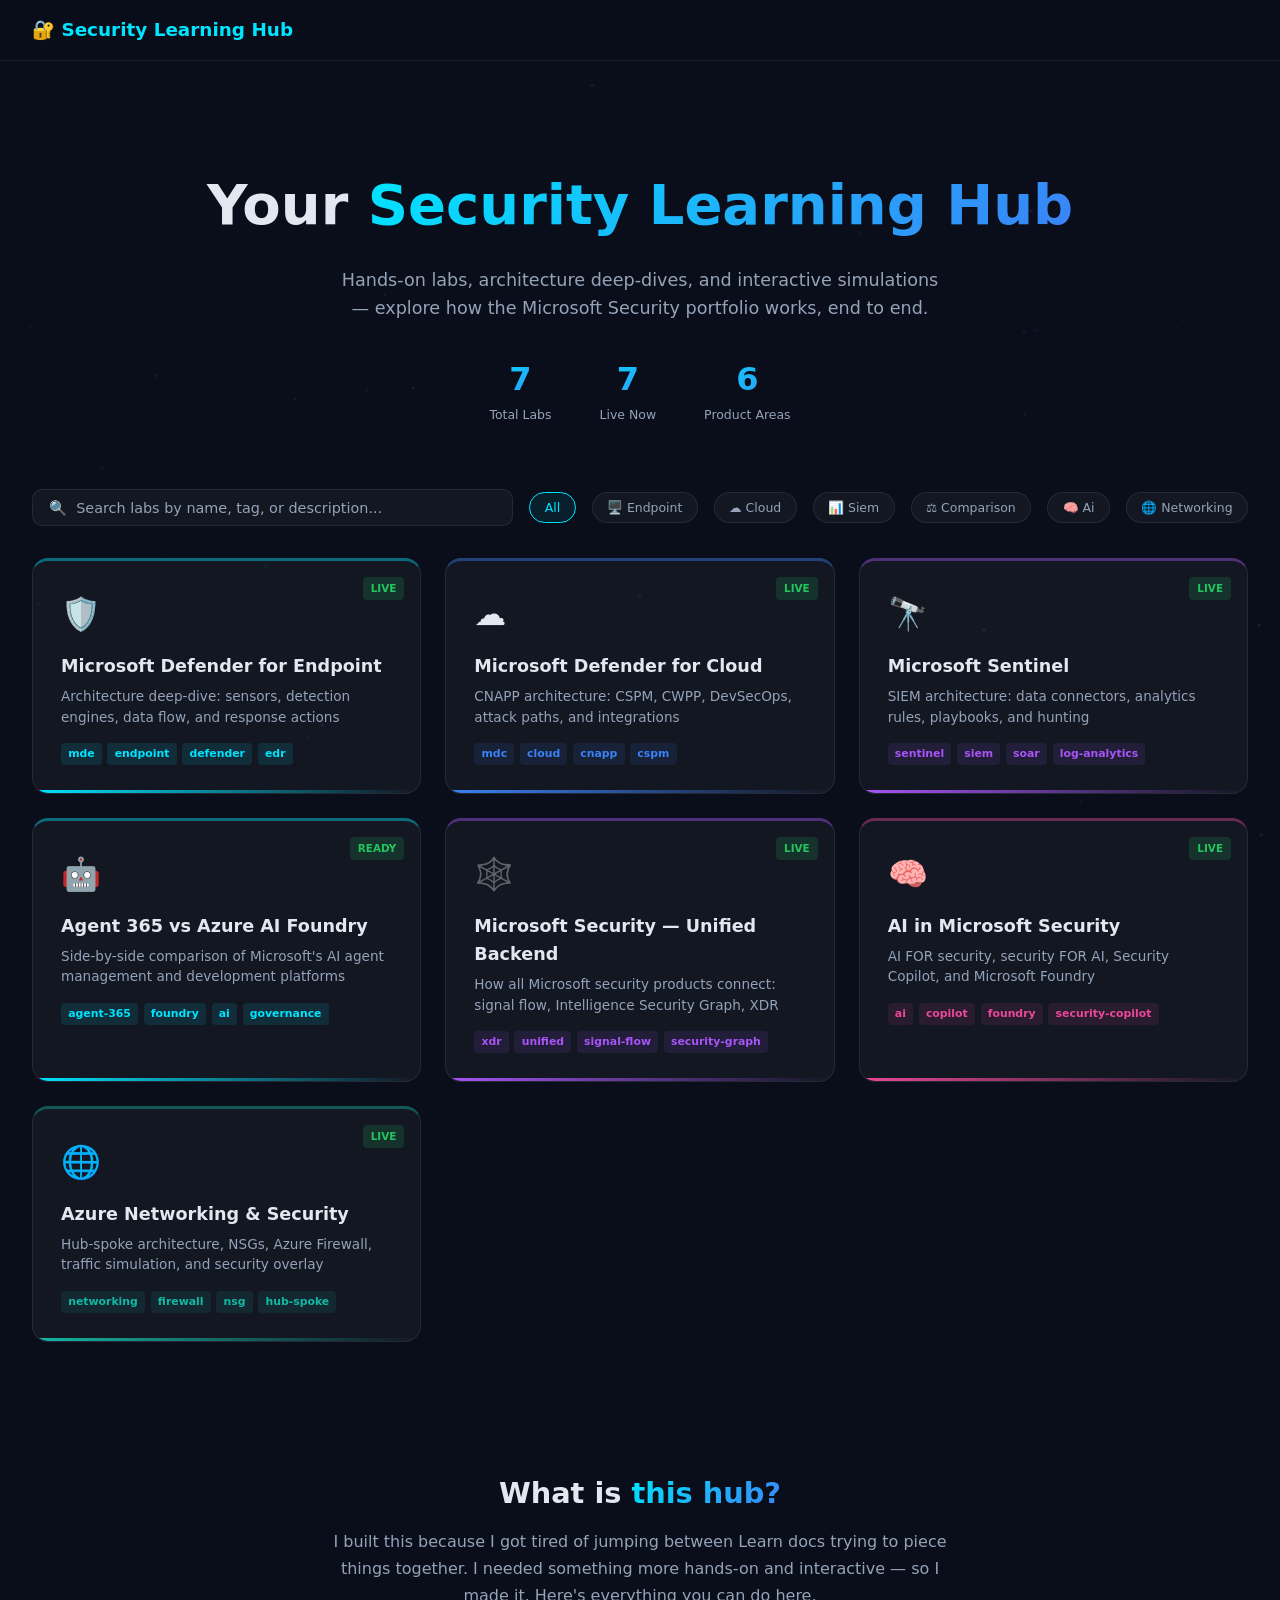
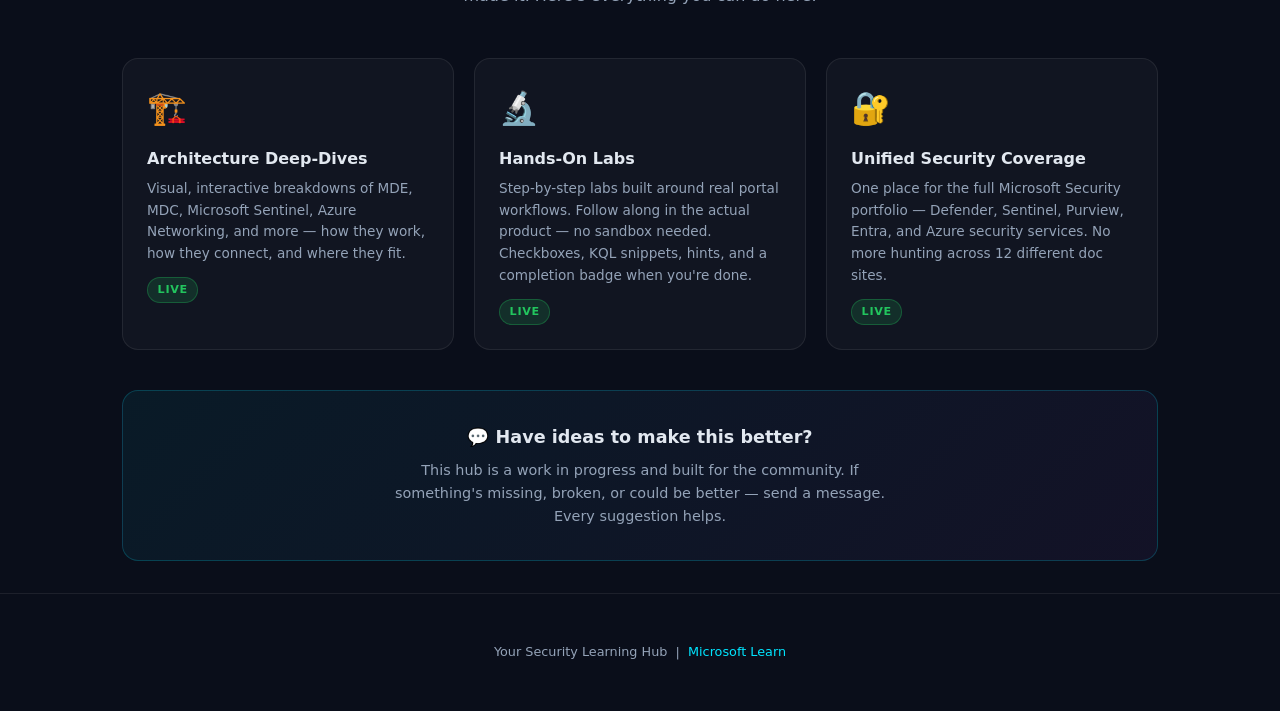
==== commit 8c01d0a2: "Remove certification content: About card, AZ-500 lab tile and folder - Delete Certification Prep Abo" ====
--- a/index.html
+++ b/index.html
@@ -96,7 +96,7 @@
 
 <div class="hero">
   <h1>Your <span class="accent">Security Learning Hub</span></h1>
-  <p>Hands-on labs, architecture deep-dives, practice simulations, and certification prep — everything you need to master the Microsoft Security portfolio.</p>
+  <p>Hands-on labs, architecture deep-dives, and interactive simulations — explore how the Microsoft Security portfolio works, end to end.</p>
   <div class="hero-stats">
     <div class="hero-stat"><div class="val" id="stat-total">—</div><div class="lbl">Total Labs</div></div>
     <div class="hero-stat"><div class="val" id="stat-ready">—</div><div class="lbl">Live Now</div></div>
@@ -134,12 +134,6 @@
       <span class="ac-tag live">Live</span>
     </div>
     <div class="about-card">
-      <div class="ac-icon">📋</div>
-      <h3>Certification Prep</h3>
-      <p>Scenario-based practice tied to AZ-500 and SC-series exams. Work through real exam-style situations inside the portal, not just flashcards.</p>
-      <span class="ac-tag live">Live</span>
-    </div>
-    <div class="about-card">
       <div class="ac-icon">🔐</div>
       <h3>Unified Security Coverage</h3>
       <p>One place for the full Microsoft Security portfolio — Defender, Sentinel, Purview, Entra, and Azure security services. No more hunting across 12 different doc sites.</p>
@@ -257,7 +251,6 @@
         sentinel: 'labs/sentinel/index.html',
         'unified-security': 'labs/unified-security/index.html',
         'ai-security': 'labs/ai-security/index.html',
-        'az500-simulator': 'labs/az500-simulator/index.html',
         'azure-networking': 'labs/azure-networking/index.html',
         'lab-mde-investigate': 'labs/lab-mde-investigate/index.html'
       };
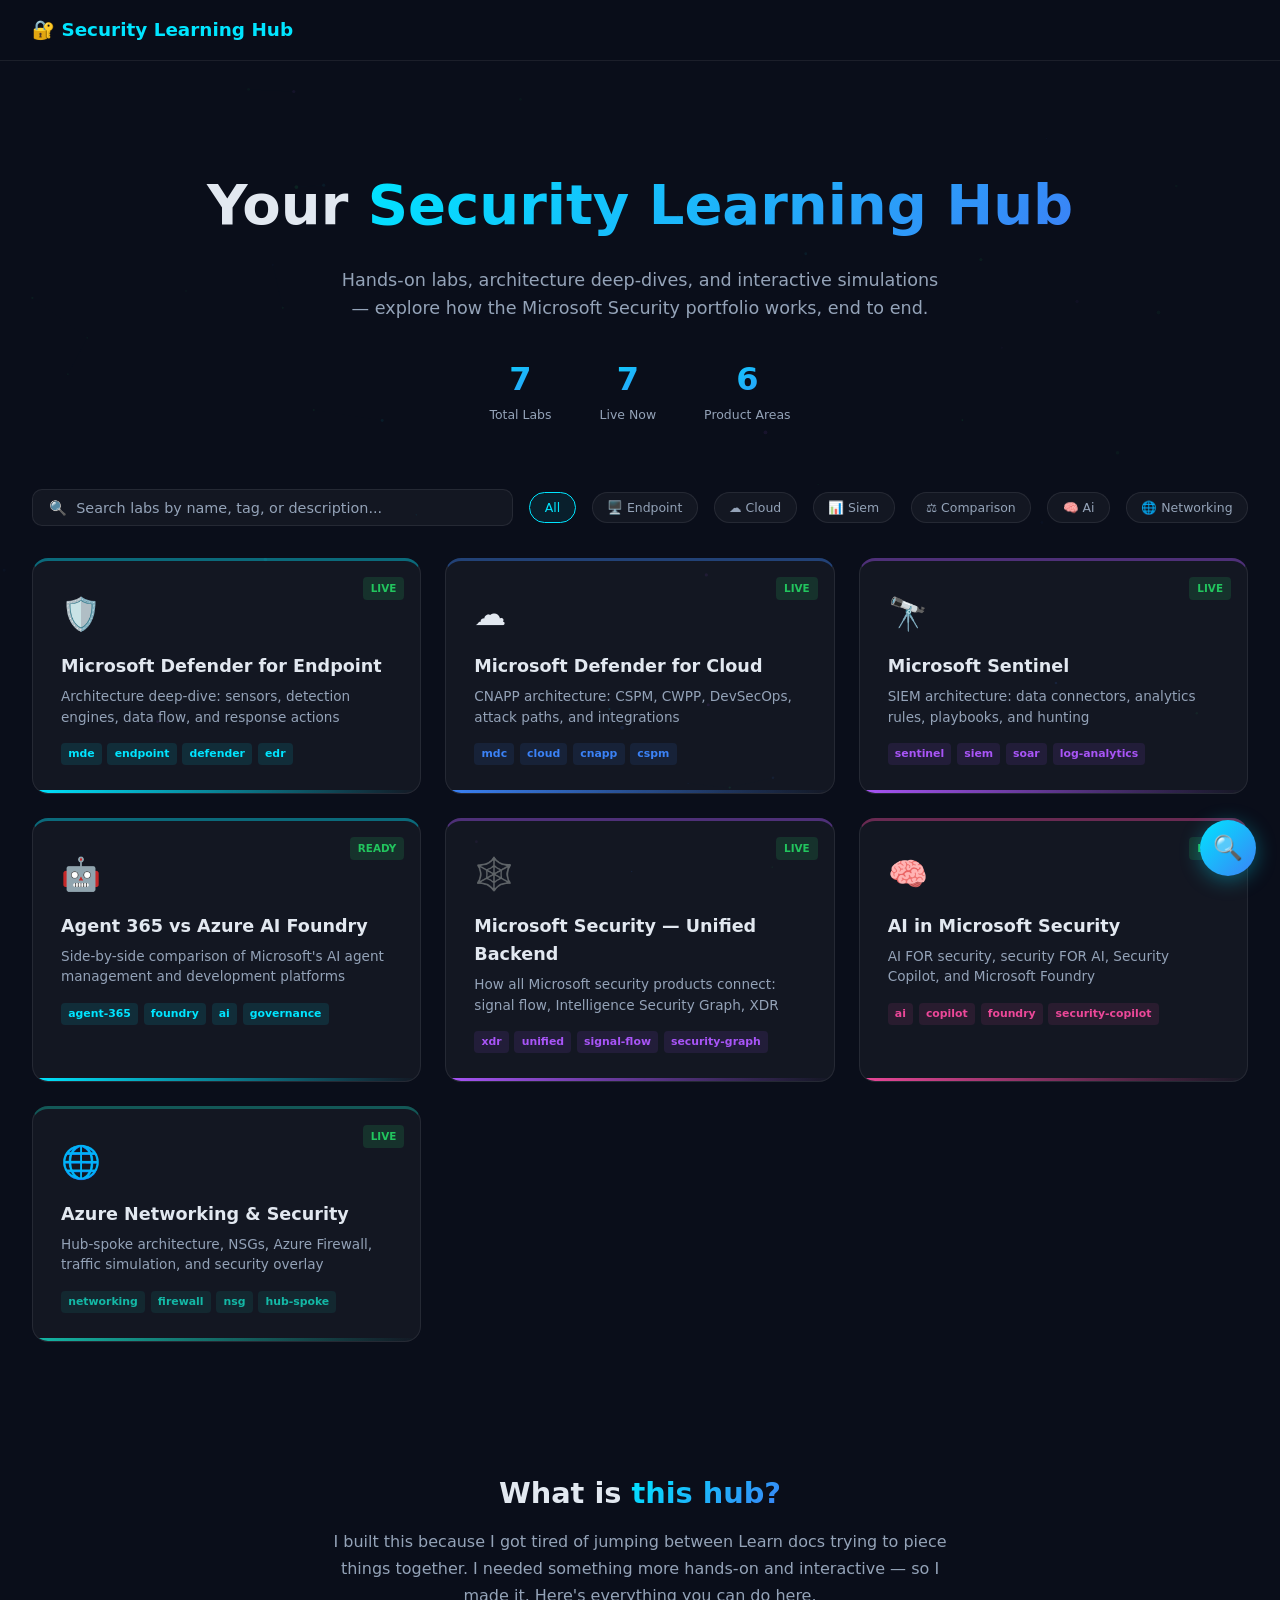
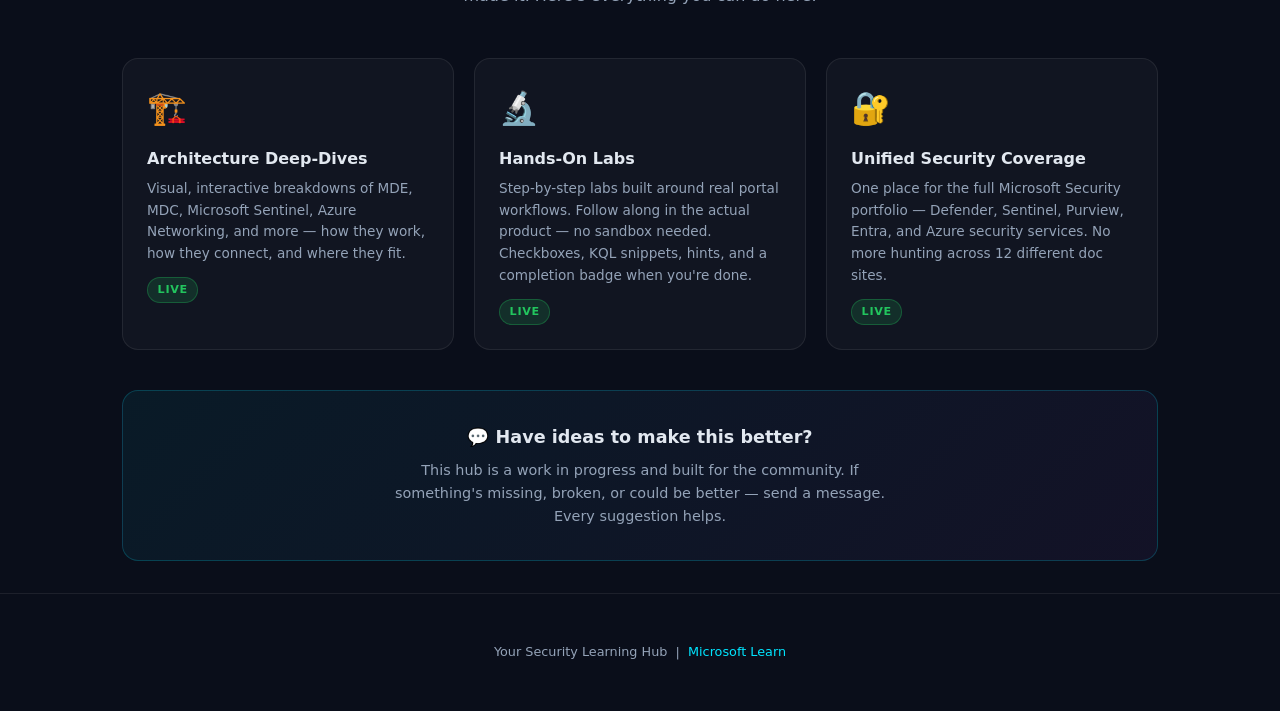
==== commit bd11a056: "Add shared acronym glossary + deep-dive AIR section on MDE page - New engine/glossary.js: one shared" ====
--- a/index.html
+++ b/index.html
@@ -314,5 +314,6 @@
 
 init();
 </script>
+<script src="engine/glossary.js" defer></script>
 </body>
 </html>
